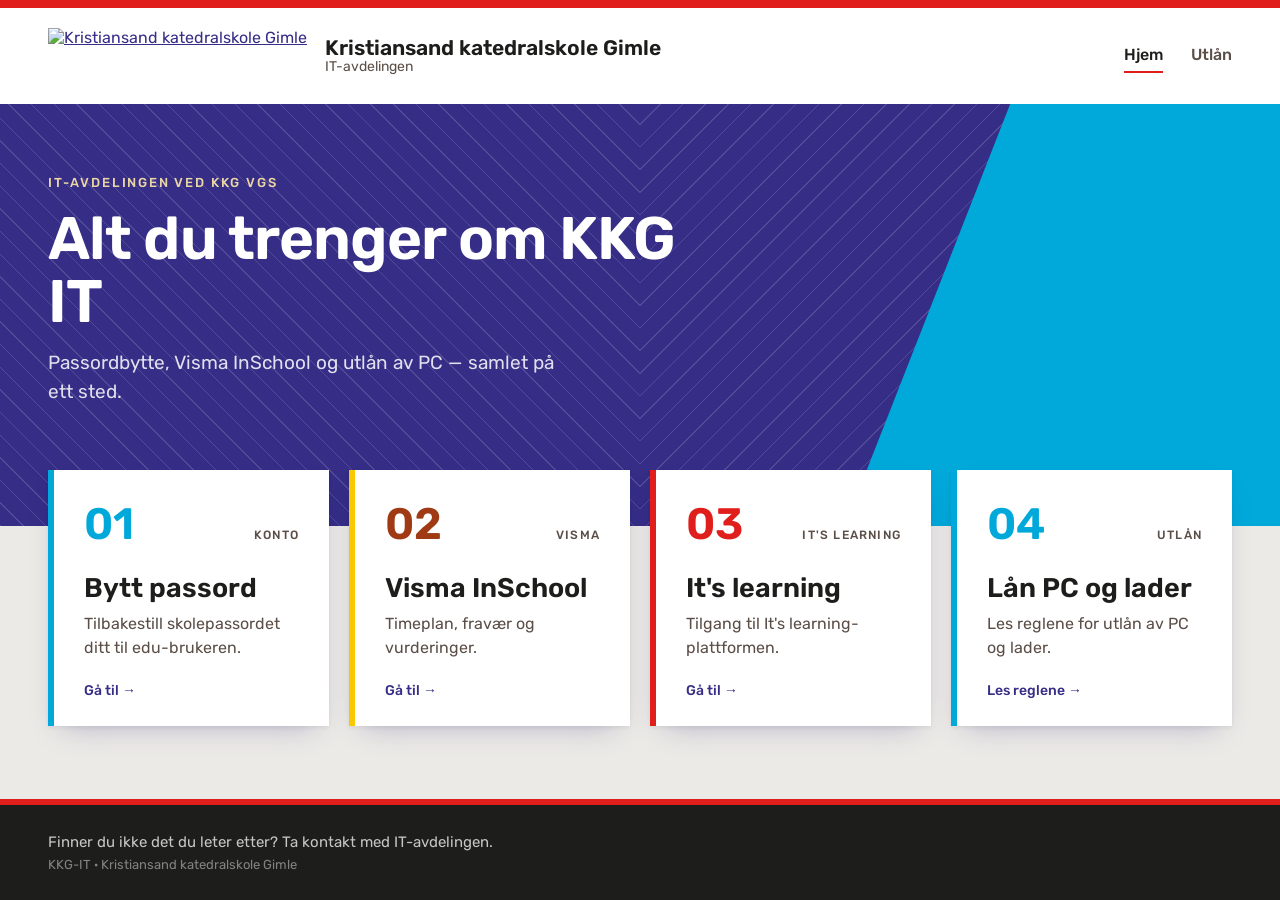
==== index.html @ fe99d1c8 "Add Utlånsregler document and create Utlån HTML page - Introduced a new Word document 'utlansregler_" ====
<!DOCTYPE html>
<html lang="nb">
    <head>
        <meta charset="utf-8">
        <meta name="viewport" content="width=device-width, initial-scale=1">
        <title>KKG-IT | Hjem</title>
        <meta name="description" content="KKG-IT er samlesiden for alt du trenger som elev - passord, skoleplattformer og dokumenter.">
        <link rel="preconnect" href="https://fonts.googleapis.com">
        <link rel="preconnect" href="https://fonts.gstatic.com" crossorigin>
        <link href="https://fonts.googleapis.com/css2?family=Rubik:wght@400;500;600;700&display=swap" rel="stylesheet">
        <link href="style/styles.css" rel="stylesheet">
    </head>
    <body>
        <div class="wrap">
            <div class="topline"></div>

            <header class="head">
                <a href="https://kkgit.no">
                    <img class="logo" src="img/logo.png" alt="Kristiansand katedralskole Gimle">
                </a>
                <div>
                    <div class="brand">Kristiansand katedralskole Gimle</div>
                    <div class="dept">IT-avdelingen</div>
                </div>
                <nav class="nav">
                    <a href="index.html" aria-current="page">Hjem</a>
                    <a href="utlan.html">Utlån</a>
                </nav>
            </header>

            <section class="hero">
                <div class="lines"></div>
                <div class="wedge"></div>
                <div class="inner">
                    <div class="kicker">IT-avdelingen ved KKG vgs</div>
                    <h1>Alt du trenger om KKG IT</h1>
                    <p>Passordbytte, Visma InSchool og utlån av PC — samlet på ett sted.</p>
                </div>
            </section>

            <section class="links">
                <div class="grid">
                    <a class="tile t1" href="https://nyttpassord.ikt-agder.no/">
                        <div class="tile-top">
                            <span class="tile-num">01</span>
                            <span class="tile-tag">Konto</span>
                        </div>
                        <h2>Bytt passord</h2>
                        <p>Tilbakestill skolepassordet ditt til edu-brukeren.</p>
                        <span class="tile-go" aria-hidden="true">Gå til →</span>
                    </a>

                    <a class="tile t2" href="https://kristiansand-katedralskole.inschool.visma.no/Login.jsp#/">
                        <div class="tile-top">
                            <span class="tile-num">02</span>
                            <span class="tile-tag">Visma</span>
                        </div>
                        <h2>Visma InSchool</h2>
                        <p>Timeplan, fravær og vurderinger.</p>
                        <span class="tile-go" aria-hidden="true">Gå til →</span>
                    </a>

                    <a class="tile t3" href="https://agder.itslearning.com/">
                        <div class="tile-top">
                            <span class="tile-num">03</span>
                            <span class="tile-tag">It's learning</span>
                        </div>
                        <h2>It's learning</h2>
                        <p>Tilgang til It's learning-plattformen.</p>
                        <span class="tile-go" aria-hidden="true">Gå til →</span>
                    </a>
                    <a class="tile t4" href="utlan.html">
                        <div class="tile-top">
                            <span class="tile-num">04</span>
                            <span class="tile-tag">Utlån</span>
                        </div>
                        <h2>Lån PC og lader</h2>
                        <p>Les reglene for utlån av PC og lader.</p>
                        <span class="tile-go" aria-hidden="true">Les reglene →</span>
                    </a>
                </div>
            </section>

            <footer class="foot">
                <p>Finner du ikke det du leter etter? Ta kontakt med IT-avdelingen.</p>
                <p class="foot-small">KKG-IT · Kristiansand katedralskole Gimle</p>
            </footer>
        </div>
    </body>
</html>
---- style/styles.css ----
/* ---------- Grunnoppsett ---------- */
* {
    box-sizing: border-box;
}

:root {
    --gutter: max(48px, calc((100% - 1200px) / 2));
}

body {
    margin: 0;
    background: #fff;
    font-family: 'Rubik', Arial, sans-serif;
    color: #1d1d1b;
}

a {
    color: #352D86;
}

a:hover {
    color: #00A9DA;
}

a:focus-visible,
.tile:focus-visible {
    outline: 2px solid #352D86;
    outline-offset: 2px;
}

.wrap {
    min-height: 100vh;
    display: flex;
    flex-direction: column;
}

.topline {
    height: 8px;
    background: #E01F1D;
}

/* ---------- Header ---------- */
.head {
    display: flex;
    align-items: center;
    gap: 18px;
    padding: 20px var(--gutter);
}

.logo {
    height: 56px;
    width: auto;
    display: block;
}

.brand {
    font: 600 21px/1.1 'Rubik', Arial, sans-serif;
}

.dept {
    font: 400 14px/1.2 'Rubik', Arial, sans-serif;
    color: #5B4E47;
}

.nav {
    margin-left: auto;
    display: flex;
    gap: 28px;
    font: 500 16px/1 'Rubik', Arial, sans-serif;
}

.nav a {
    color: #5B4E47;
    text-decoration: none;
    padding: 8px 0;
}

.nav a:hover {
    color: #1d1d1b;
}

.nav a[aria-current=page] {
    color: #1d1d1b;
    border-bottom: 2px solid #E01F1D;
}

/* ---------- Hero ---------- */
.hero {
    position: relative;
    background: #352D86;
    padding: 72px var(--gutter) 120px;
    overflow: hidden;
}

.hero .lines {
    position: absolute;
    inset: 0;
    background-image:
        repeating-linear-gradient(45deg, rgba(255, 255, 255, .14) 0 1px, transparent 1px 16px),
        repeating-linear-gradient(-45deg, rgba(255, 255, 255, .14) 0 1px, transparent 1px 16px);
    background-size: 50% 100%, 50% 100%;
    background-position: left, right;
    background-repeat: no-repeat;
}

.hero .wedge {
    position: absolute;
    right: 0;
    top: 0;
    bottom: 0;
    width: 34%;
    background: #00A9DA;
    clip-path: polygon(38% 0, 100% 0, 100% 100%, 0 100%);
}

.hero .inner {
    position: relative;
    max-width: 640px;
}

.kicker {
    font: 500 13px/1 'Rubik', Arial, sans-serif;
    letter-spacing: .14em;
    text-transform: uppercase;
    color: #EBD6A3;
    margin-bottom: 18px;
}

.hero h1 {
    font: 600 60px/1.05 'Rubik', Arial, sans-serif;
    color: #fff;
    margin: 0 0 16px;
    letter-spacing: -.015em;
}

.hero p {
    font: 400 19px/1.5 'Rubik', Arial, sans-serif;
    color: rgba(255, 255, 255, .85);
    margin: 0;
    max-width: 520px;
    text-wrap: pretty;
}

/* ---------- Snarveier (fliser) ---------- */
.links {
    flex: 1;
    background: #ECEAE6;
    padding: 24px var(--gutter) 64px;
}

.links:not(.doc) {
    padding-top: 0;
}

.grid {
    display: grid;
    grid-template-columns: repeat(auto-fit, minmax(280px, 1fr));
    gap: 20px;
    position: relative;
    margin-top: -56px;
}

.tile {
    display: flex;
    flex-direction: column;
    text-decoration: none;
    background: #fff;
    padding: 32px 30px 28px;
    box-shadow: 0 2px 4px rgba(29, 29, 27, .06), 0 12px 28px -14px rgba(53, 45, 134, .35);
    transition: transform .18s, box-shadow .18s;
}

.tile:hover {
    transform: translateY(-4px);
    box-shadow: 0 4px 8px rgba(29, 29, 27, .06), 0 22px 40px -16px rgba(53, 45, 134, .5);
}

.tile-top {
    display: flex;
    align-items: baseline;
    justify-content: space-between;
    margin-bottom: 28px;
}

.tile-num {
    font: 600 44px/1 'Rubik', Arial, sans-serif;
}

.tile-tag {
    font: 500 12px/1 'Rubik', Arial, sans-serif;
    letter-spacing: .1em;
    text-transform: uppercase;
    color: #5B4E47;
}

.tile h2 {
    font: 600 27px/1.1 'Rubik', Arial, sans-serif;
    color: #1d1d1b;
    margin: 0;
}

.tile p {
    font: 400 16px/1.5 'Rubik', Arial, sans-serif;
    color: #5B4E47;
    margin: 8px 0 0;
}

.tile-go {
    margin-top: auto;
    padding-top: 24px;
    font: 500 14px/1 'Rubik', Arial, sans-serif;
    color: #352D86;
    transition: transform .18s;
}

.tile:hover .tile-go {
    transform: translateX(4px);
}

.t1 {
    border-left: 6px solid #00A9DA;
}

.t1 .tile-num {
    color: #00A9DA;
}

.t2 {
    border-left: 6px solid #FAC800;
}

.t2 .tile-num {
    color: #9F3A14;
}

.t3 {
    border-left: 6px solid #E01F1D;
}

.t3 .tile-num {
    color: #E01F1D;
}

.t4 {
    border-left: 6px solid #00A9DA;
}

.t4 .tile-num {
    color: #00A9DA;
}

/* ---------- Utlån (PDF-side) ---------- */
.doc {
    display: flex;
    flex-direction: column;
    gap: 20px;
    padding-top: 32px;
}

.doc-bar {
    display: flex;
    flex-wrap: wrap;
    align-items: center;
    justify-content: space-between;
    gap: 16px;
}

.doc-bar h1 {
    font: 600 32px/1.1 'Rubik', Arial, sans-serif;
    margin: 0;
}

.doc-actions {
    display: flex;
    flex-wrap: wrap;
    gap: 10px;
}

.btn {
    display: inline-block;
    padding: 12px 20px;
    background: #352D86;
    color: #fff;
    text-decoration: none;
    font: 500 15px/1 'Rubik', Arial, sans-serif;
}

.btn:hover {
    background: #00A9DA;
    color: #fff;
}

.btn--ghost {
    background: #fff;
    color: #352D86;
    border: 2px solid #352D86;
    padding: 10px 18px;
}

.btn--ghost:hover {
    background: #352D86;
    color: #fff;
}

.pdf {
    flex: 1;
    width: 100%;
    min-height: 75vh;
    border: 0;
    background: #fff;
    border-left: 6px solid #FAC800;
}

.pdf-fallback {
    padding: 32px 30px;
    margin: 0;
    font-size: 17px;
}

/* ---------- Footer ---------- */
.foot {
    padding: 28px var(--gutter);
    background: #1d1d1b;
    color: rgba(255, 255, 255, .75);
    font-size: 15px;
    border-top: 6px solid #E01F1D;
}

.foot p {
    margin: 0;
}

.foot .foot-small {
    margin-top: 6px;
    font-size: 13px;
    color: rgba(255, 255, 255, .45);
}

/* ---------- Mobil ---------- */
@media (max-width: 720px) {
    :root {
        --gutter: 20px;
    }

    .head {
        flex-wrap: wrap;
    }

    .nav {
        margin-left: 0;
        width: 100%;
        padding-top: 6px;
    }

    .hero {
        padding: 44px var(--gutter) 96px;
    }

    .hero h1 {
        font-size: 38px;
    }

    .hero .wedge {
        width: 52%;
    }

    .grid {
        grid-template-columns: 1fr;
    }
}
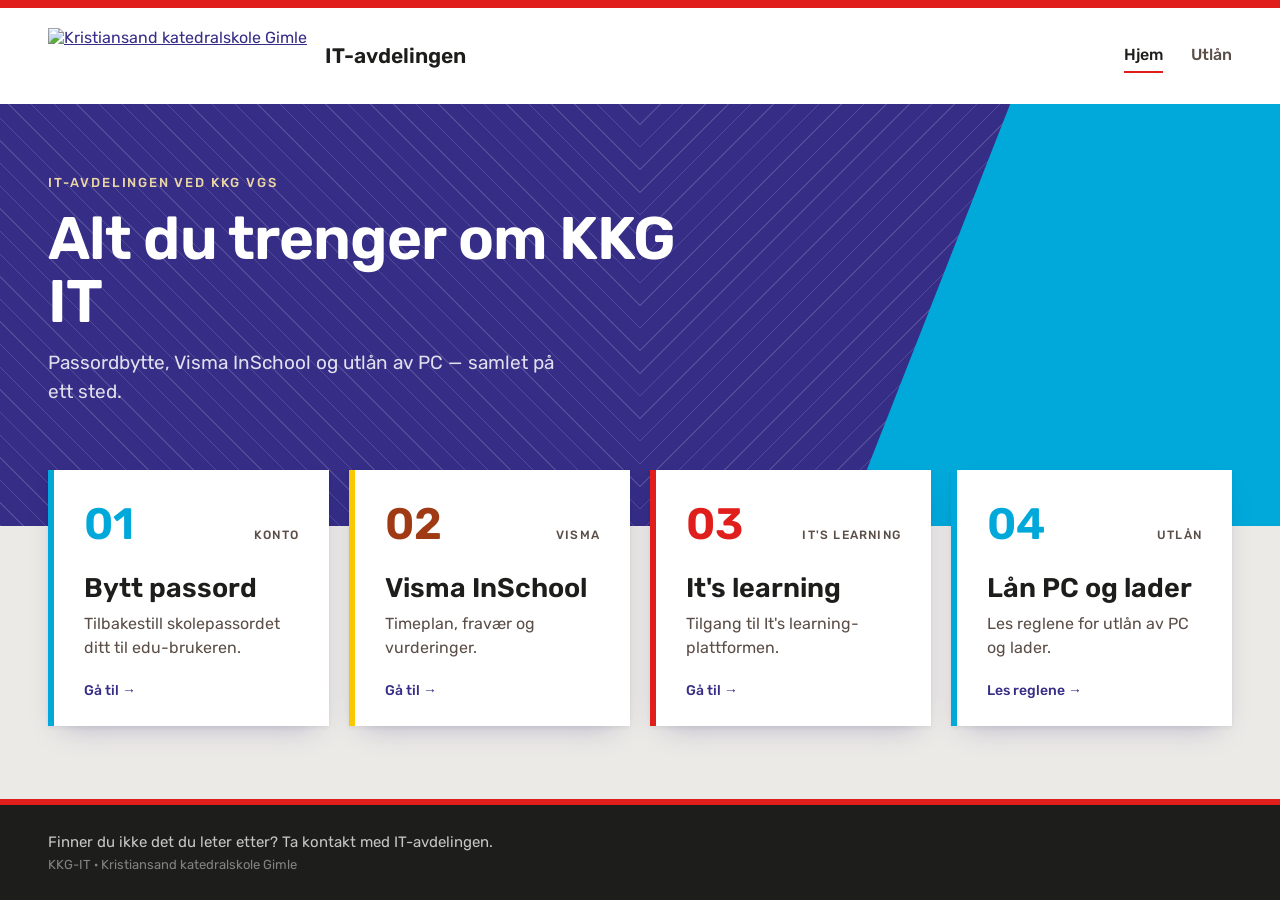
==== commit 2677e482: "fix: removt KKG and just added IT avdeling" ====
--- a/index.html
+++ b/index.html
@@ -8,7 +8,7 @@
         <link rel="preconnect" href="https://fonts.googleapis.com">
         <link rel="preconnect" href="https://fonts.gstatic.com" crossorigin>
         <link href="https://fonts.googleapis.com/css2?family=Rubik:wght@400;500;600;700&display=swap" rel="stylesheet">
-        <link href="style/styles.css" rel="stylesheet">
+        <link href="style/styles.css?v=2" rel="stylesheet">
     </head>
     <body>
         <div class="wrap">
@@ -19,8 +19,7 @@
                     <img class="logo" src="img/logo.png" alt="Kristiansand katedralskole Gimle">
                 </a>
                 <div>
-                    <div class="brand">Kristiansand katedralskole Gimle</div>
-                    <div class="dept">IT-avdelingen</div>
+                    <div class="brand">IT-avdelingen</div>
                 </div>
                 <nav class="nav">
                     <a href="index.html" aria-current="page">Hjem</a>
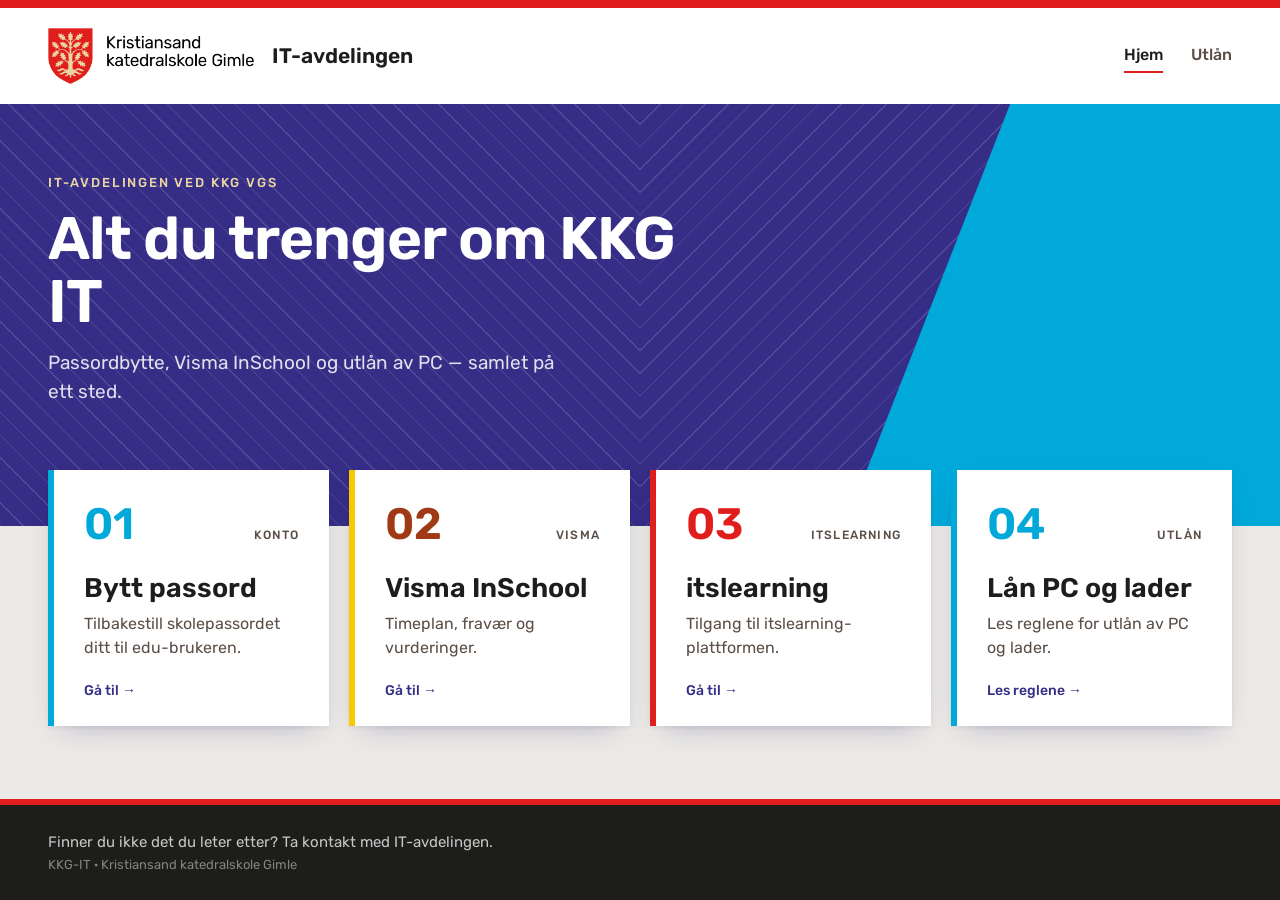
==== commit 4c6559e0: "fix: correct spelling of 'itslearning' in README.md and index.html" ====
--- a/index.html
+++ b/index.html
@@ -62,10 +62,10 @@
                     <a class="tile t3" href="https://agder.itslearning.com/">
                         <div class="tile-top">
                             <span class="tile-num">03</span>
-                            <span class="tile-tag">It's learning</span>
+                            <span class="tile-tag">itslearning</span>
                         </div>
-                        <h2>It's learning</h2>
-                        <p>Tilgang til It's learning-plattformen.</p>
+                        <h2>itslearning</h2>
+                        <p>Tilgang til itslearning-plattformen.</p>
                         <span class="tile-go" aria-hidden="true">Gå til →</span>
                     </a>
                     <a class="tile t4" href="utlan.html">
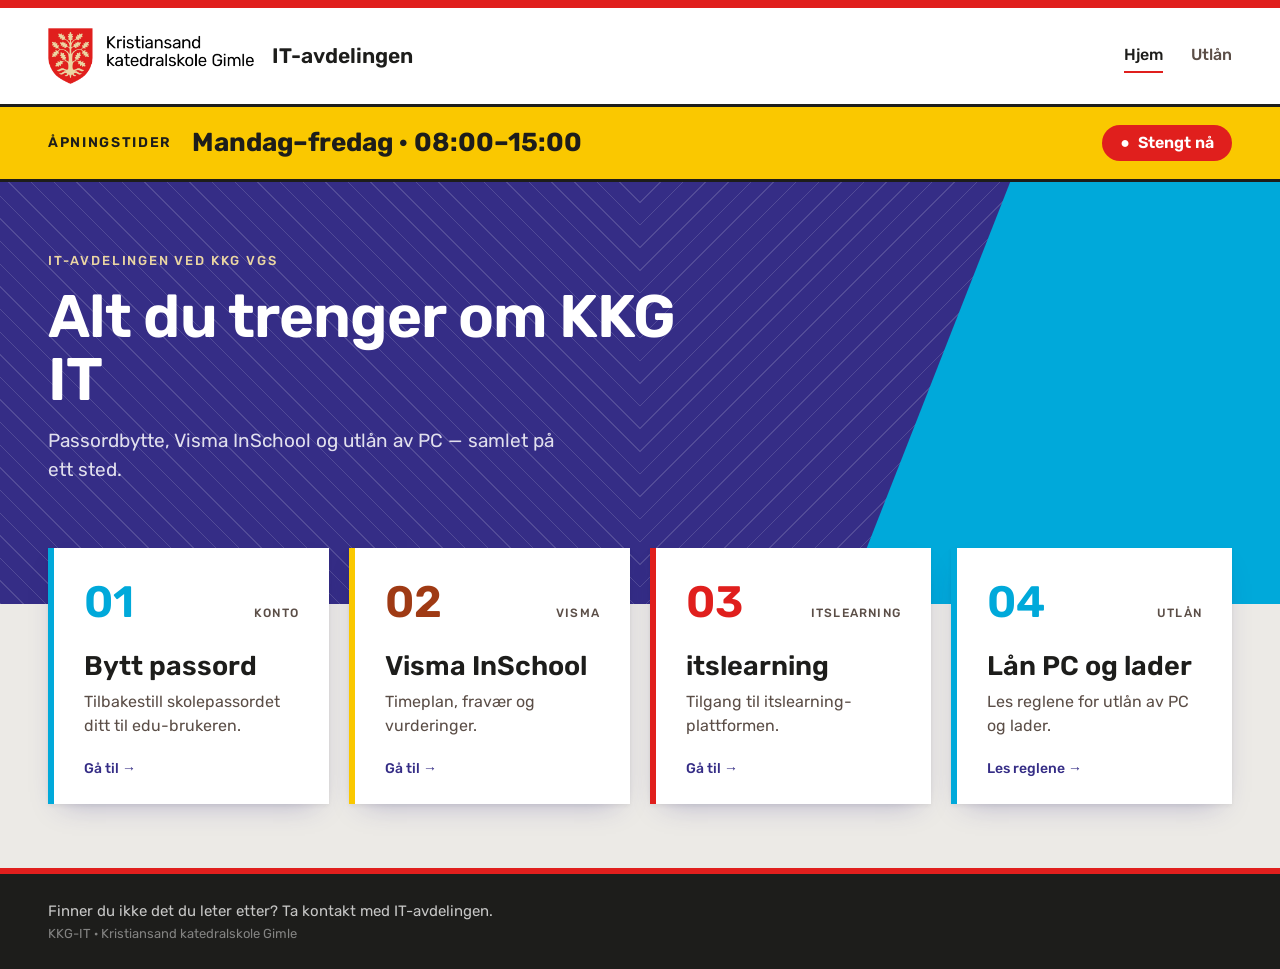
==== commit 23cae718: "feat: add opening hours display and update styles for consistency" ====
--- a/index.html
+++ b/index.html
@@ -8,7 +8,7 @@
         <link rel="preconnect" href="https://fonts.googleapis.com">
         <link rel="preconnect" href="https://fonts.gstatic.com" crossorigin>
         <link href="https://fonts.googleapis.com/css2?family=Rubik:wght@400;500;600;700&display=swap" rel="stylesheet">
-        <link href="style/styles.css?v=2" rel="stylesheet">
+        <link href="style/styles.css?v=4" rel="stylesheet">
     </head>
     <body>
         <div class="wrap">
@@ -26,6 +26,12 @@
                     <a href="utlan.html">Utlån</a>
                 </nav>
             </header>
+
+            <div class="hours">
+                <span class="hours-label">Åpningstider</span>
+                <strong class="hours-time">Mandag–fredag · 08:00–15:00</strong>
+                <span class="hours-status" id="hours-status"></span>
+            </div>
 
             <section class="hero">
                 <div class="lines"></div>
@@ -85,5 +91,6 @@
                 <p class="foot-small">KKG-IT · Kristiansand katedralskole Gimle</p>
             </footer>
         </div>
+        <script src="js/apningstider.js"></script>
     </body>
 </html>
--- a/style/styles.css
+++ b/style/styles.css
@@ -1,30 +1,41 @@
-/* ---------- Grunnoppsett ---------- */
+/* ---------- Farger og grunnoppsett ---------- */
+:root {
+    --red: #E01F1D;
+    --gold: #EBD6A3;
+    --blue-dark: #352D86;
+    --blue-light: #00A9DA;
+    --green-dark: #00695A;
+    --yellow: #FAC800;
+    --rust: #9F3A14;
+    --grey-light: #ECEAE6;
+    --grey-dark: #5B4E47;
+    --ink: #1d1d1b;
+    --white: #fff;
+
+    --gutter: max(48px, calc((100% - 1200px) / 2));
+}
+
 * {
     box-sizing: border-box;
 }
 
-:root {
-    --gutter: max(48px, calc((100% - 1200px) / 2));
-}
-
 body {
     margin: 0;
-    background: #fff;
+    background: var(--white);
     font-family: 'Rubik', Arial, sans-serif;
-    color: #1d1d1b;
+    color: var(--ink);
 }
 
 a {
-    color: #352D86;
+    color: var(--blue-dark);
 }
 
 a:hover {
-    color: #00A9DA;
-}
-
-a:focus-visible,
-.tile:focus-visible {
-    outline: 2px solid #352D86;
+    color: var(--blue-light);
+}
+
+a:focus-visible {
+    outline: 2px solid var(--blue-dark);
     outline-offset: 2px;
 }
 
@@ -36,7 +47,7 @@
 
 .topline {
     height: 8px;
-    background: #E01F1D;
+    background: var(--red);
 }
 
 /* ---------- Header ---------- */
@@ -48,48 +59,97 @@
 }
 
 .logo {
+    display: block;
     height: 56px;
     width: auto;
-    display: block;
 }
 
 .brand {
-    font: 600 21px/1.1 'Rubik', Arial, sans-serif;
-}
-
-.dept {
-    font: 400 14px/1.2 'Rubik', Arial, sans-serif;
-    color: #5B4E47;
+    font-size: 21px;
+    font-weight: 600;
+    line-height: 1.1;
 }
 
 .nav {
+    display: flex;
+    gap: 28px;
     margin-left: auto;
-    display: flex;
-    gap: 28px;
-    font: 500 16px/1 'Rubik', Arial, sans-serif;
+    font-size: 16px;
+    font-weight: 500;
+    line-height: 1;
 }
 
 .nav a {
-    color: #5B4E47;
+    padding: 8px 0;
+    color: var(--grey-dark);
     text-decoration: none;
-    padding: 8px 0;
-}
-
-.nav a:hover {
-    color: #1d1d1b;
-}
-
+}
+
+.nav a:hover,
 .nav a[aria-current=page] {
-    color: #1d1d1b;
-    border-bottom: 2px solid #E01F1D;
+    color: var(--ink);
+}
+
+.nav a[aria-current=page] {
+    border-bottom: 2px solid var(--red);
+}
+
+/* ---------- Åpningstider ---------- */
+.hours {
+    display: flex;
+    flex-wrap: wrap;
+    align-items: center;
+    gap: 12px 20px;
+    padding: 18px var(--gutter);
+    background: var(--yellow);
+    color: var(--ink);
+    border-block: 3px solid var(--ink);
+}
+
+.hours-label {
+    font-size: 14px;
+    font-weight: 600;
+    line-height: 1;
+    letter-spacing: .12em;
+    text-transform: uppercase;
+}
+
+.hours-time {
+    font-size: 26px;
+    font-weight: 700;
+    line-height: 1.1;
+}
+
+.hours-status {
+    margin-left: auto;
+    padding: 10px 18px;
+    border-radius: 999px;
+    background: var(--red);
+    color: var(--white);
+    font-size: 16px;
+    font-weight: 600;
+    line-height: 1;
+}
+
+.hours-status::before {
+    content: "●";
+    margin-right: 8px;
+}
+
+.hours-status:empty {
+    display: none;
+}
+
+.hours-status.is-open {
+    background: var(--green-dark);
 }
 
 /* ---------- Hero ---------- */
 .hero {
     position: relative;
-    background: #352D86;
+    overflow: hidden;
     padding: 72px var(--gutter) 120px;
-    overflow: hidden;
+    background: var(--blue-dark);
 }
 
 .hero .lines {
@@ -98,18 +158,16 @@
     background-image:
         repeating-linear-gradient(45deg, rgba(255, 255, 255, .14) 0 1px, transparent 1px 16px),
         repeating-linear-gradient(-45deg, rgba(255, 255, 255, .14) 0 1px, transparent 1px 16px);
-    background-size: 50% 100%, 50% 100%;
+    background-size: 50% 100%;
     background-position: left, right;
     background-repeat: no-repeat;
 }
 
 .hero .wedge {
     position: absolute;
-    right: 0;
-    top: 0;
-    bottom: 0;
+    inset: 0 0 0 auto;
     width: 34%;
-    background: #00A9DA;
+    background: var(--blue-light);
     clip-path: polygon(38% 0, 100% 0, 100% 100%, 0 100%);
 }
 
@@ -119,33 +177,38 @@
 }
 
 .kicker {
-    font: 500 13px/1 'Rubik', Arial, sans-serif;
+    margin-bottom: 18px;
+    color: var(--gold);
+    font-size: 13px;
+    font-weight: 500;
+    line-height: 1;
     letter-spacing: .14em;
     text-transform: uppercase;
-    color: #EBD6A3;
-    margin-bottom: 18px;
 }
 
 .hero h1 {
-    font: 600 60px/1.05 'Rubik', Arial, sans-serif;
-    color: #fff;
     margin: 0 0 16px;
+    color: var(--white);
+    font-size: 60px;
+    font-weight: 600;
+    line-height: 1.05;
     letter-spacing: -.015em;
 }
 
 .hero p {
-    font: 400 19px/1.5 'Rubik', Arial, sans-serif;
+    max-width: 520px;
+    margin: 0;
     color: rgba(255, 255, 255, .85);
-    margin: 0;
-    max-width: 520px;
+    font-size: 19px;
+    line-height: 1.5;
     text-wrap: pretty;
 }
 
 /* ---------- Snarveier (fliser) ---------- */
 .links {
     flex: 1;
-    background: #ECEAE6;
     padding: 24px var(--gutter) 64px;
+    background: var(--grey-light);
 }
 
 .links:not(.doc) {
@@ -153,19 +216,20 @@
 }
 
 .grid {
+    position: relative;
     display: grid;
     grid-template-columns: repeat(auto-fit, minmax(280px, 1fr));
     gap: 20px;
-    position: relative;
     margin-top: -56px;
 }
 
 .tile {
     display: flex;
     flex-direction: column;
+    padding: 32px 30px 28px;
+    background: var(--white);
+    border-left: 6px solid var(--accent);
     text-decoration: none;
-    background: #fff;
-    padding: 32px 30px 28px;
     box-shadow: 0 2px 4px rgba(29, 29, 27, .06), 0 12px 28px -14px rgba(53, 45, 134, .35);
     transition: transform .18s, box-shadow .18s;
 }
@@ -175,6 +239,11 @@
     box-shadow: 0 4px 8px rgba(29, 29, 27, .06), 0 22px 40px -16px rgba(53, 45, 134, .5);
 }
 
+/* Fargen på kanten og tallet til hver flis */
+.t1, .t4 { --accent: var(--blue-light); --accent-num: var(--blue-light); }
+.t2      { --accent: var(--yellow);     --accent-num: var(--rust); }
+.t3      { --accent: var(--red);        --accent-num: var(--red); }
+
 .tile-top {
     display: flex;
     align-items: baseline;
@@ -183,70 +252,48 @@
 }
 
 .tile-num {
-    font: 600 44px/1 'Rubik', Arial, sans-serif;
+    color: var(--accent-num);
+    font-size: 44px;
+    font-weight: 600;
+    line-height: 1;
 }
 
 .tile-tag {
-    font: 500 12px/1 'Rubik', Arial, sans-serif;
+    color: var(--grey-dark);
+    font-size: 12px;
+    font-weight: 500;
+    line-height: 1;
     letter-spacing: .1em;
     text-transform: uppercase;
-    color: #5B4E47;
 }
 
 .tile h2 {
-    font: 600 27px/1.1 'Rubik', Arial, sans-serif;
-    color: #1d1d1b;
-    margin: 0;
+    margin: 0;
+    color: var(--ink);
+    font-size: 27px;
+    font-weight: 600;
+    line-height: 1.1;
 }
 
 .tile p {
-    font: 400 16px/1.5 'Rubik', Arial, sans-serif;
-    color: #5B4E47;
     margin: 8px 0 0;
+    color: var(--grey-dark);
+    font-size: 16px;
+    line-height: 1.5;
 }
 
 .tile-go {
     margin-top: auto;
     padding-top: 24px;
-    font: 500 14px/1 'Rubik', Arial, sans-serif;
-    color: #352D86;
+    color: var(--blue-dark);
+    font-size: 14px;
+    font-weight: 500;
+    line-height: 1;
     transition: transform .18s;
 }
 
 .tile:hover .tile-go {
     transform: translateX(4px);
-}
-
-.t1 {
-    border-left: 6px solid #00A9DA;
-}
-
-.t1 .tile-num {
-    color: #00A9DA;
-}
-
-.t2 {
-    border-left: 6px solid #FAC800;
-}
-
-.t2 .tile-num {
-    color: #9F3A14;
-}
-
-.t3 {
-    border-left: 6px solid #E01F1D;
-}
-
-.t3 .tile-num {
-    color: #E01F1D;
-}
-
-.t4 {
-    border-left: 6px solid #00A9DA;
-}
-
-.t4 .tile-num {
-    color: #00A9DA;
 }
 
 /* ---------- Utlån (PDF-side) ---------- */
@@ -266,8 +313,10 @@
 }
 
 .doc-bar h1 {
-    font: 600 32px/1.1 'Rubik', Arial, sans-serif;
-    margin: 0;
+    margin: 0;
+    font-size: 32px;
+    font-weight: 600;
+    line-height: 1.1;
 }
 
 .doc-actions {
@@ -279,51 +328,52 @@
 .btn {
     display: inline-block;
     padding: 12px 20px;
-    background: #352D86;
-    color: #fff;
+    background: var(--blue-dark);
+    color: var(--white);
+    font-size: 15px;
+    font-weight: 500;
+    line-height: 1;
     text-decoration: none;
-    font: 500 15px/1 'Rubik', Arial, sans-serif;
 }
 
 .btn:hover {
-    background: #00A9DA;
-    color: #fff;
+    background: var(--blue-light);
+    color: var(--white);
 }
 
 .btn--ghost {
-    background: #fff;
-    color: #352D86;
-    border: 2px solid #352D86;
     padding: 10px 18px;
+    background: var(--white);
+    color: var(--blue-dark);
+    border: 2px solid var(--blue-dark);
 }
 
 .btn--ghost:hover {
-    background: #352D86;
-    color: #fff;
+    background: var(--blue-dark);
 }
 
 .pdf {
     flex: 1;
     width: 100%;
     min-height: 75vh;
+    background: var(--white);
     border: 0;
-    background: #fff;
-    border-left: 6px solid #FAC800;
+    border-left: 6px solid var(--yellow);
 }
 
 .pdf-fallback {
+    margin: 0;
     padding: 32px 30px;
-    margin: 0;
     font-size: 17px;
 }
 
 /* ---------- Footer ---------- */
 .foot {
     padding: 28px var(--gutter);
-    background: #1d1d1b;
+    background: var(--ink);
     color: rgba(255, 255, 255, .75);
     font-size: 15px;
-    border-top: 6px solid #E01F1D;
+    border-top: 6px solid var(--red);
 }
 
 .foot p {
@@ -332,8 +382,8 @@
 
 .foot .foot-small {
     margin-top: 6px;
+    color: rgba(255, 255, 255, .45);
     font-size: 13px;
-    color: rgba(255, 255, 255, .45);
 }
 
 /* ---------- Mobil ---------- */
@@ -347,8 +397,8 @@
     }
 
     .nav {
+        width: 100%;
         margin-left: 0;
-        width: 100%;
         padding-top: 6px;
     }
 
